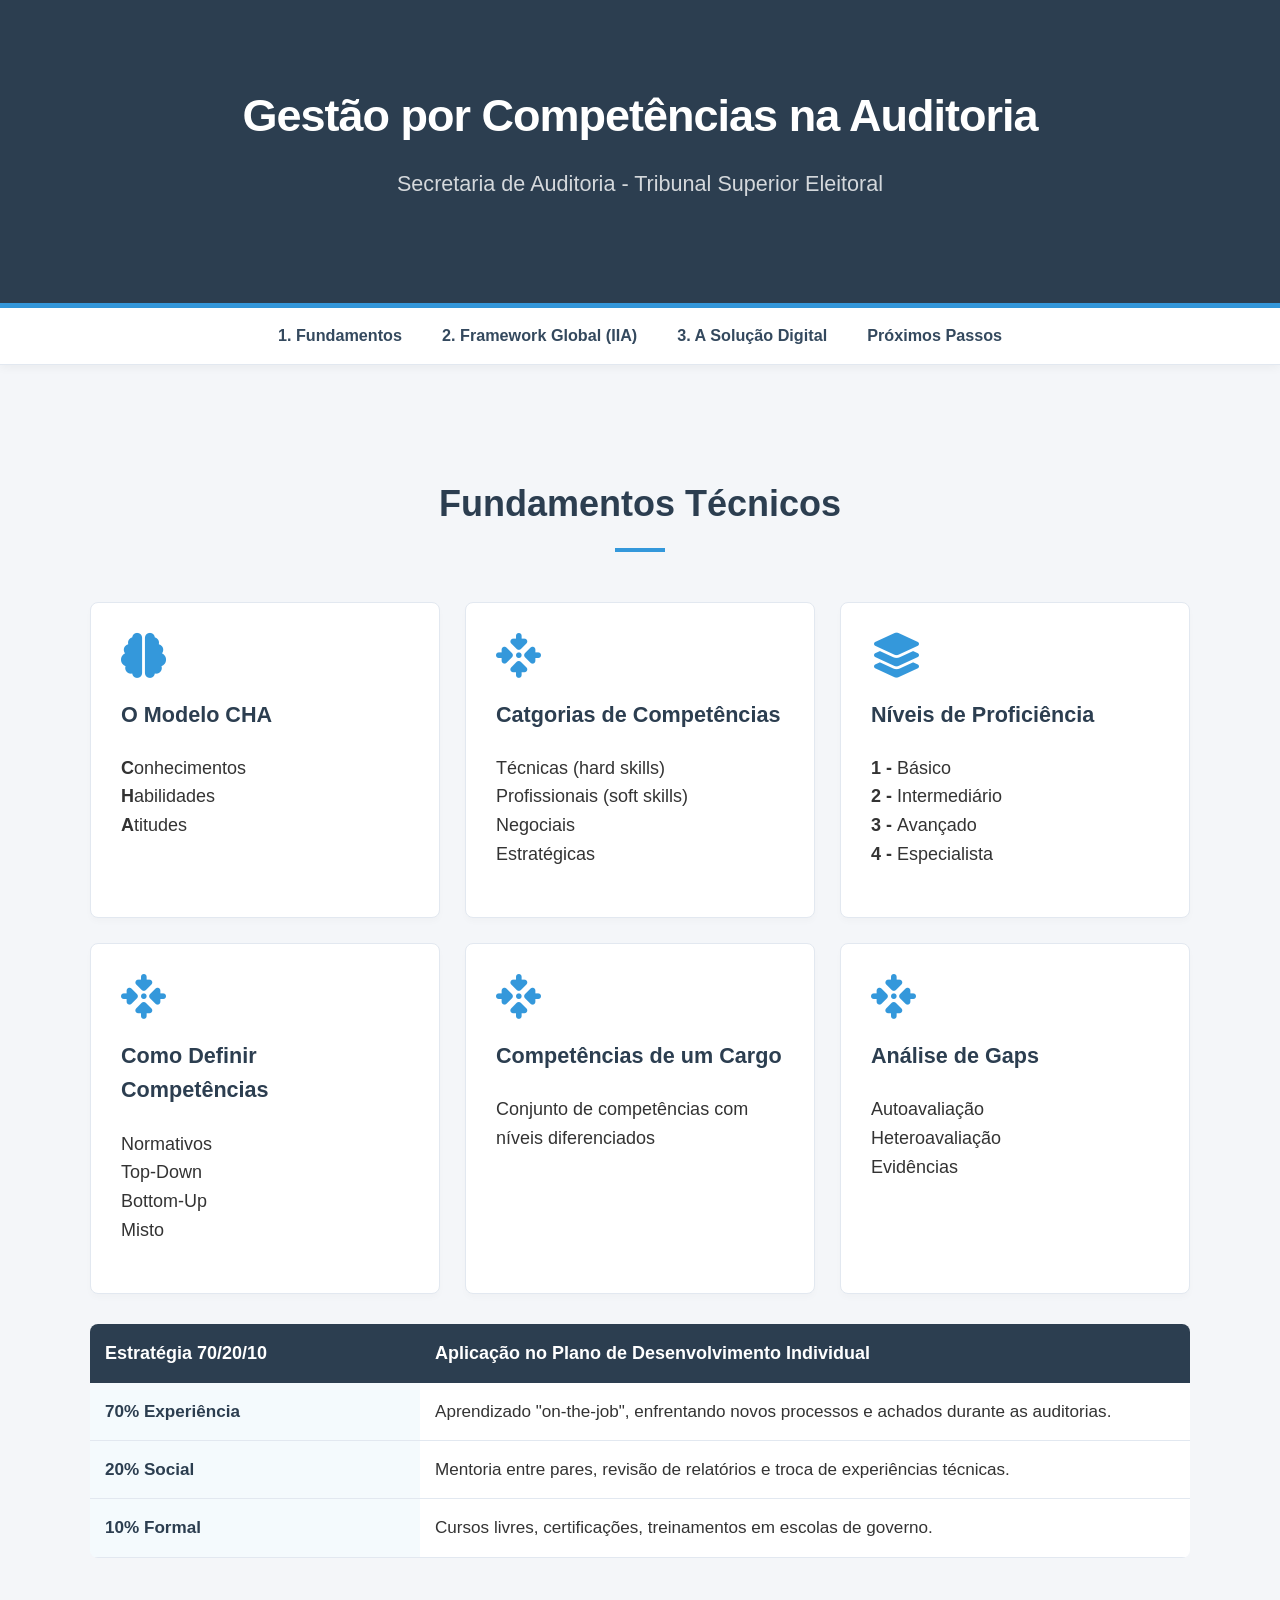
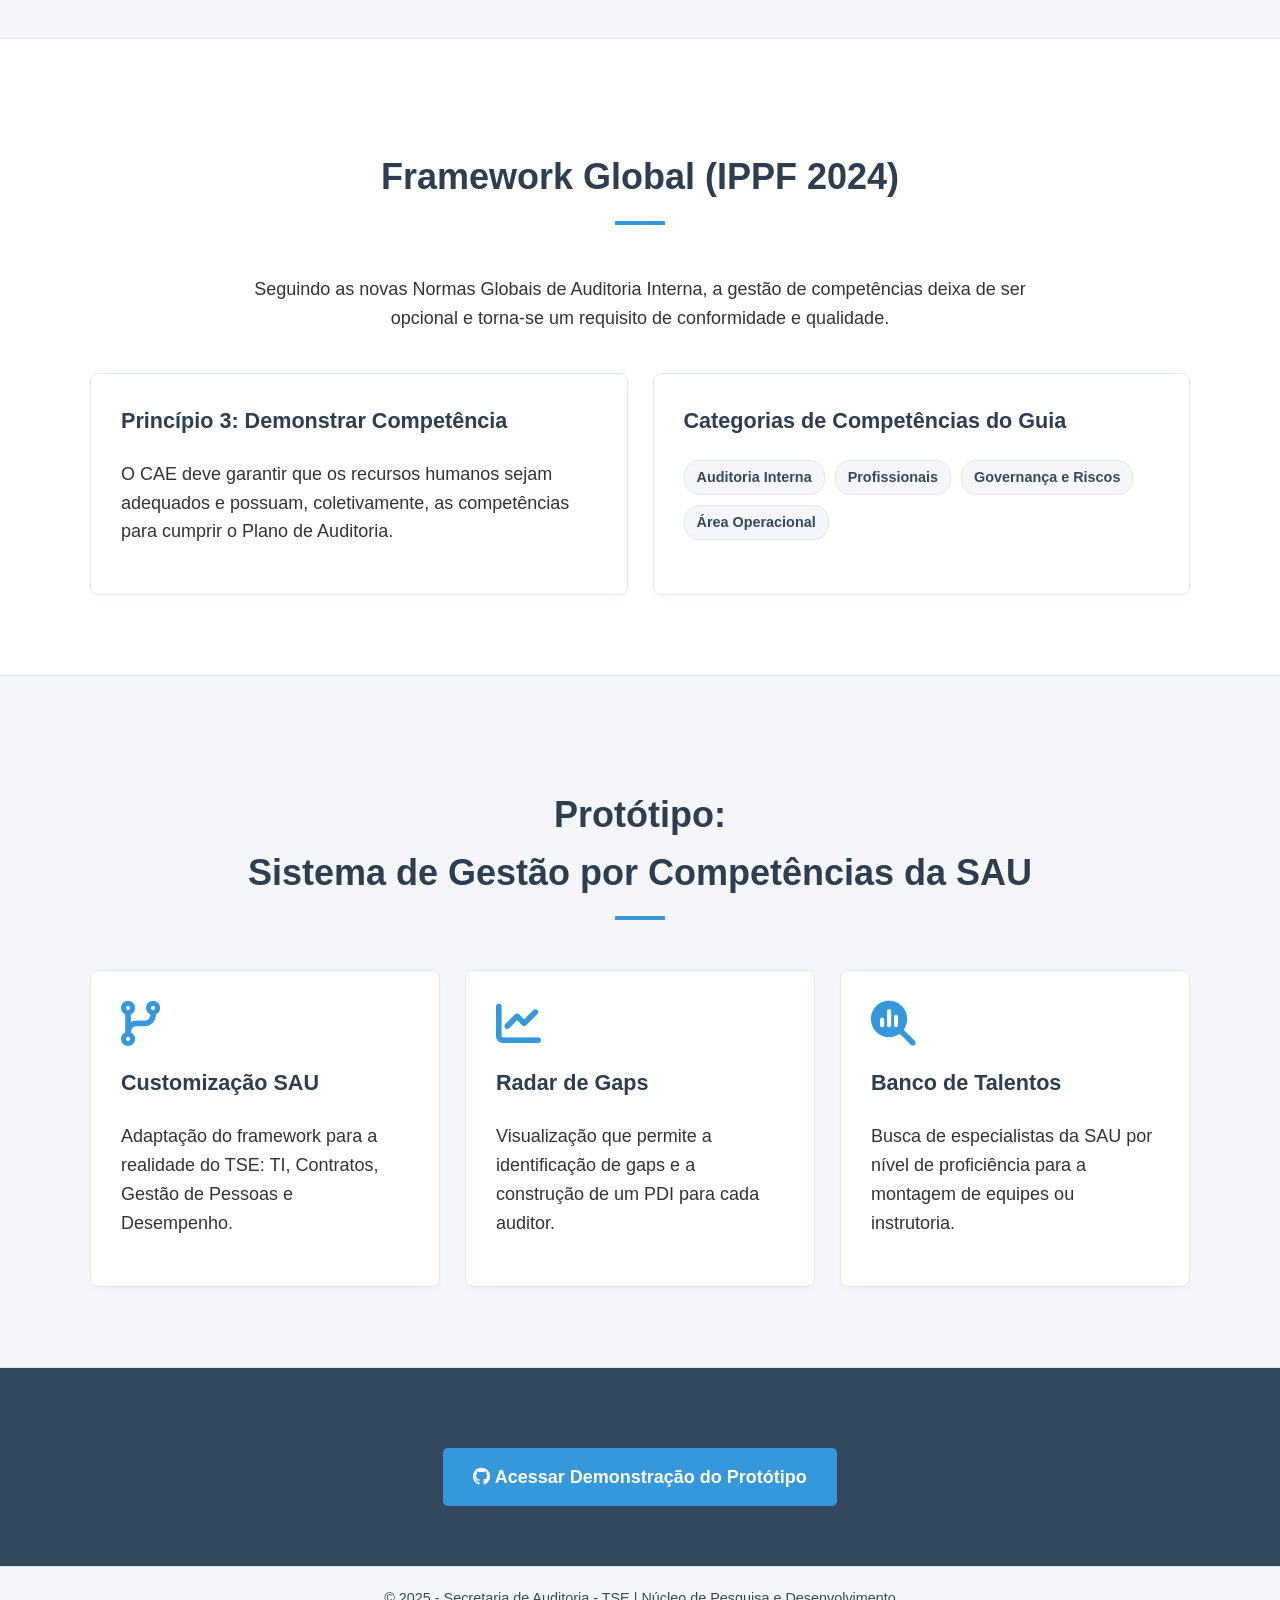
==== apresentacao.html @ cf6d1078 "Add files via upload" ====
<!DOCTYPE html>
<html lang="pt-BR">
<head>
    <meta charset="UTF-8">
    <meta name="viewport" content="width=device-width, initial-scale=1.0">
    <title>Apresentação: Gestão por Competências SAU/TSE</title>
    <style>
        /* --- PALETA DE CORES DO APP SGC --- */
        :root {
            --primary: #2c3e50;
            --secondary: #34495e;
            --accent: #3498db;
            --bg-light: #f4f6f9;
            --white: #ffffff;
            --border: #e2e8f0;
            --text: #333;
            --success: #27ae60;
            --danger: #e74c3c;
            --warning: #f39c12;
        }

        html { scroll-behavior: smooth; }
        body {
            font-family: 'Segoe UI', Tahoma, Geneva, Verdana, sans-serif;
            margin: 0;
            background-color: var(--bg-light);
            color: var(--text);
            line-height: 1.6;
            font-size: 18px;
        }

        .container {
            max-width: 1100px;
            margin: 0 auto;
            padding: 0 20px;
        }

        /* --- HEADER --- */
        header {
            background-color: var(--primary);
            color: var(--white);
            padding: 80px 20px;
            text-align: center;
            border-bottom: 5px solid var(--accent);
        }
        header h1 {
            margin: 0;
            font-size: 2.5em;
            letter-spacing: -1px;
        }
        header p {
            font-size: 1.2em;
            opacity: 0.8;
            margin-top: 15px;
            font-weight: 300;
        }

        /* --- NAVIGATION --- */
        nav {
            position: sticky;
            top: 0;
            background-color: var(--white);
            border-bottom: 1px solid var(--border);
            z-index: 1000;
            box-shadow: 0 2px 10px rgba(0,0,0,0.05);
        }
        nav ul {
            list-style: none;
            margin: 0;
            padding: 0;
            display: flex;
            justify-content: center;
            flex-wrap: wrap;
        }
        nav li a {
            display: block;
            padding: 15px 20px;
            text-decoration: none;
            color: var(--secondary);
            font-weight: 600;
            font-size: 0.9em;
            transition: 0.2s;
        }
        nav li a:hover {
            color: var(--accent);
            background-color: #f8f9fa;
        }

        /* --- SECTIONS --- */
        section { padding: 80px 0; border-bottom: 1px solid var(--border); }
        h2 {
            text-align: center;
            font-size: 2em;
            color: var(--primary);
            margin-bottom: 50px;
            position: relative;
        }
        h2::after {
            content: '';
            display: block;
            width: 50px;
            height: 4px;
            background: var(--accent);
            margin: 15px auto;
        }

        /* --- CARDS & GRID --- */
        .grid {
            display: grid;
            grid-template-columns: repeat(auto-fit, minmax(280px, 1fr));
            gap: 25px;
        }
        .card {
            background: var(--white);
            padding: 30px;
            border-radius: 8px;
            border: 1px solid var(--border);
            box-shadow: 0 4px 6px rgba(0,0,0,0.02);
            transition: transform 0.3s ease;
        }
        .card:hover { transform: translateY(-5px); box-shadow: 0 8px 15px rgba(0,0,0,0.05); }
        
        .icon-card i {
            font-size: 2.5em;
            color: var(--accent);
            margin-bottom: 20px;
            display: block;
        }
        .card h3 { color: var(--primary); margin-top: 0; font-size: 1.2em; }

        /* --- BLOCO 1 EXTRAS --- */
        .badge-grid { display: flex; gap: 10px; margin-top: 15px; flex-wrap: wrap; }
        .badge { background: var(--bg-light); padding: 5px 12px; border-radius: 15px; font-size: 0.8em; font-weight: bold; color: var(--secondary); border: 1px solid var(--border); }

        /* --- COMPARISON TABLE --- */
        .table-container { overflow-x: auto; margin-top: 30px; }
        table { width: 100%; border-collapse: collapse; background: var(--white); border-radius: 8px; overflow: hidden; }
        th { background: var(--primary); color: var(--white); padding: 15px; text-align: left; }
        td { padding: 15px; border-bottom: 1px solid var(--border); font-size: 0.95em; }
        .highlight { background-color: rgba(52, 152, 219, 0.05); font-weight: 600; color: var(--primary); }

        /* --- FLOW/PROCESSO --- */
        .flow { display: flex; justify-content: space-between; align-items: center; gap: 20px; margin-top: 40px; }
        .step { text-align: center; flex: 1; }
        .step-circle { width: 60px; height: 60px; background: var(--accent); color: white; border-radius: 50%; display: flex; align-items: center; justify-content: center; margin: 0 auto 15px; font-weight: bold; font-size: 1.2em; }
        
        /* --- FOOTER/CTA --- */
        .cta-section { background: var(--secondary); color: white; text-align: center; padding: 60px 20px; }
        .btn-github {
            display: inline-block;
            background: var(--accent);
            color: white;
            padding: 15px 30px;
            text-decoration: none;
            border-radius: 5px;
            font-weight: bold;
            margin-top: 20px;
            transition: 0.3s;
        }
        .btn-github:hover { background: #2980b9; transform: scale(1.05); }

        @media (max-width: 768px) {
            .flow { flex-direction: column; }
            header h1 { font-size: 1.8em; }
        }
    </style>
    <link rel="stylesheet" href="https://cdnjs.cloudflare.com/ajax/libs/font-awesome/6.4.0/css/all.min.css">
</head>
<body>

    <header>
        <div class="container">
            <h1>Gestão por Competências na Auditoria</h1>
            <p>Secretaria de Auditoria - Tribunal Superior Eleitoral</p>
        </div>
    </header>

    <nav>
        <ul>
            <li><a href="#fundamentos">1. Fundamentos</a></li>
            <li><a href="#ippf">2. Framework Global (IIA)</a></li>
            <li><a href="#solucao">3. A Solução Digital</a></li>
            <li><a href="#conclusao">Próximos Passos</a></li>
        </ul>
    </nav>

    <!-- BLOCO 1: FUNDAMENTOS -->
    <section id="fundamentos">
        <div class="container">
            <h2>Fundamentos Técnicos</h2>
            <div class="grid">
                <div class="card icon-card">
                    <i class="fa-solid fa-brain"></i>
                    <h3>O Modelo CHA</h3>
                    <p><strong>C</strong>onhecimentos<br><strong>H</strong>abilidades<br><strong>A</strong>titudes</p>
                </div>
                <div class="card icon-card">
                    <i class="fa-solid fa-arrows-to-dot"></i>
                    <h3>Catgorias de Competências</h3>
                    <p>Técnicas (hard skills)<br>Profissionais (soft skills)<br>Negociais<br>Estratégicas</p>
                </div>
                <div class="card icon-card">
                    <i class="fa-solid fa-layer-group"></i>
                    <h3>Níveis de Proficiência</h3>
                    <p><strong>1 - </strong>Básico<br><strong>2 - </strong>Intermediário<br><strong>3 - </strong>Avançado<br><strong>4 - </strong>Especialista</p>
                </div>
                <div class="card icon-card">
                    <i class="fa-solid fa-arrows-to-dot"></i>
                    <h3>Como Definir Competências</h3>
                    <p>Normativos<br>Top-Down<br>Bottom-Up<br>Misto</p>
                </div>
                <div class="card icon-card">
                    <i class="fa-solid fa-arrows-to-dot"></i>
                    <h3>Competências de um Cargo</h3>
                    <p>Conjunto de competências com níveis diferenciados</p>
                </div>
                <div class="card icon-card">
                    <i class="fa-solid fa-arrows-to-dot"></i>
                    <h3>Análise de Gaps</h3>
                    <p>Autoavaliação<br>Heteroavaliação<br>Evidências</p>
                </div>
            </div>

            <div class="table-container">
                <table>
                    <thead>
                        <tr>
                            <th width="30%">Estratégia 70/20/10</th>
                            <th>Aplicação no Plano de Desenvolvimento Individual</th>
                        </tr>
                    </thead>
                    <tbody>
                        <tr>
                            <td class="highlight">70% Experiência</td>
                            <td>Aprendizado "on-the-job", enfrentando novos processos e achados durante as auditorias.</td>
                        </tr>
                        <tr>
                            <td class="highlight">20% Social</td>
                            <td>Mentoria entre pares, revisão de relatórios e troca de experiências técnicas.</td>
                        </tr>
                        <tr>
                            <td class="highlight">10% Formal</td>
                            <td>Cursos livres, certificações, treinamentos em escolas de governo.</td>
                        </tr>
                    </tbody>
                </table>
            </div>
        </div>
    </section>

    <!-- BLOCO 2: IPPF -->
    <section id="ippf" style="background-color: #fff;">
        <div class="container">
            <h2>Framework Global (IPPF 2024)</h2>
            <p style="text-align:center; max-width: 800px; margin: 0 auto 40px;">Seguindo as novas Normas Globais de Auditoria Interna, a gestão de competências deixa de ser opcional e torna-se um requisito de conformidade e qualidade.</p>
            
            <div class="grid">
                <div class="card">
                    <h3>Princípio 3: Demonstrar Competência</h3>
                    <p>O CAE deve garantir que os recursos humanos sejam adequados e possuam, coletivamente, as competências para cumprir o Plano de Auditoria.</p>
                </div>
                <div class="card">
                    <h3>Categorias de Competências do Guia</h3>
                    <div class="badge-grid">
                        <span class="badge">Auditoria Interna</span>
                        <span class="badge">Profissionais</span>
                        <span class="badge">Governança e Riscos</span>
                        <span class="badge">Área Operacional</span>
                    </div>
                </div>
            </div>
        </div>
    </section>

    <!-- BLOCO 3: SOLUÇÃO -->
    <section id="solucao">
        <div class="container">
            <h2>Protótipo:<br>Sistema de Gestão por Competências da SAU</h2>
            <div class="grid">
                <div class="card icon-card">
                    <i class="fa-solid fa-code-branch"></i>
                    <h3>Customização SAU</h3>
                    <p>Adaptação do framework para a realidade do TSE: TI, Contratos, Gestão de Pessoas e Desempenho.</p>
                </div>
                <div class="card icon-card">
                    <i class="fa-solid fa-chart-line"></i>
                    <h3>Radar de Gaps</h3>
                    <p>Visualização que permite a identificação de gaps e a construção de um PDI para cada auditor.</p>
                </div>
                <div class="card icon-card">
                    <i class="fa-solid fa-magnifying-glass-chart"></i>
                    <h3>Banco de Talentos</h3>
                    <p>Busca de especialistas da SAU por nível de proficiência para a montagem de equipes ou instrutoria.</p>
                </div>
            </div>
        </div>
    </section>

    <!-- CONCLUSÃO -->
    <section id="conclusao" class="cta-section">
        <div class="container">
            <a href="#" class="btn-github">
                <i class="fa-brands fa-github"></i> Acessar Demonstração do Protótipo
            </a>
        </div>
    </section>

    <footer style="text-align: center; padding: 20px; color: var(--secondary); font-size: 0.8em;">
        &copy; 2025 - Secretaria de Auditoria - TSE | Núcleo de Pesquisa e Desenvolvimento
    </footer>

</body>
</html>
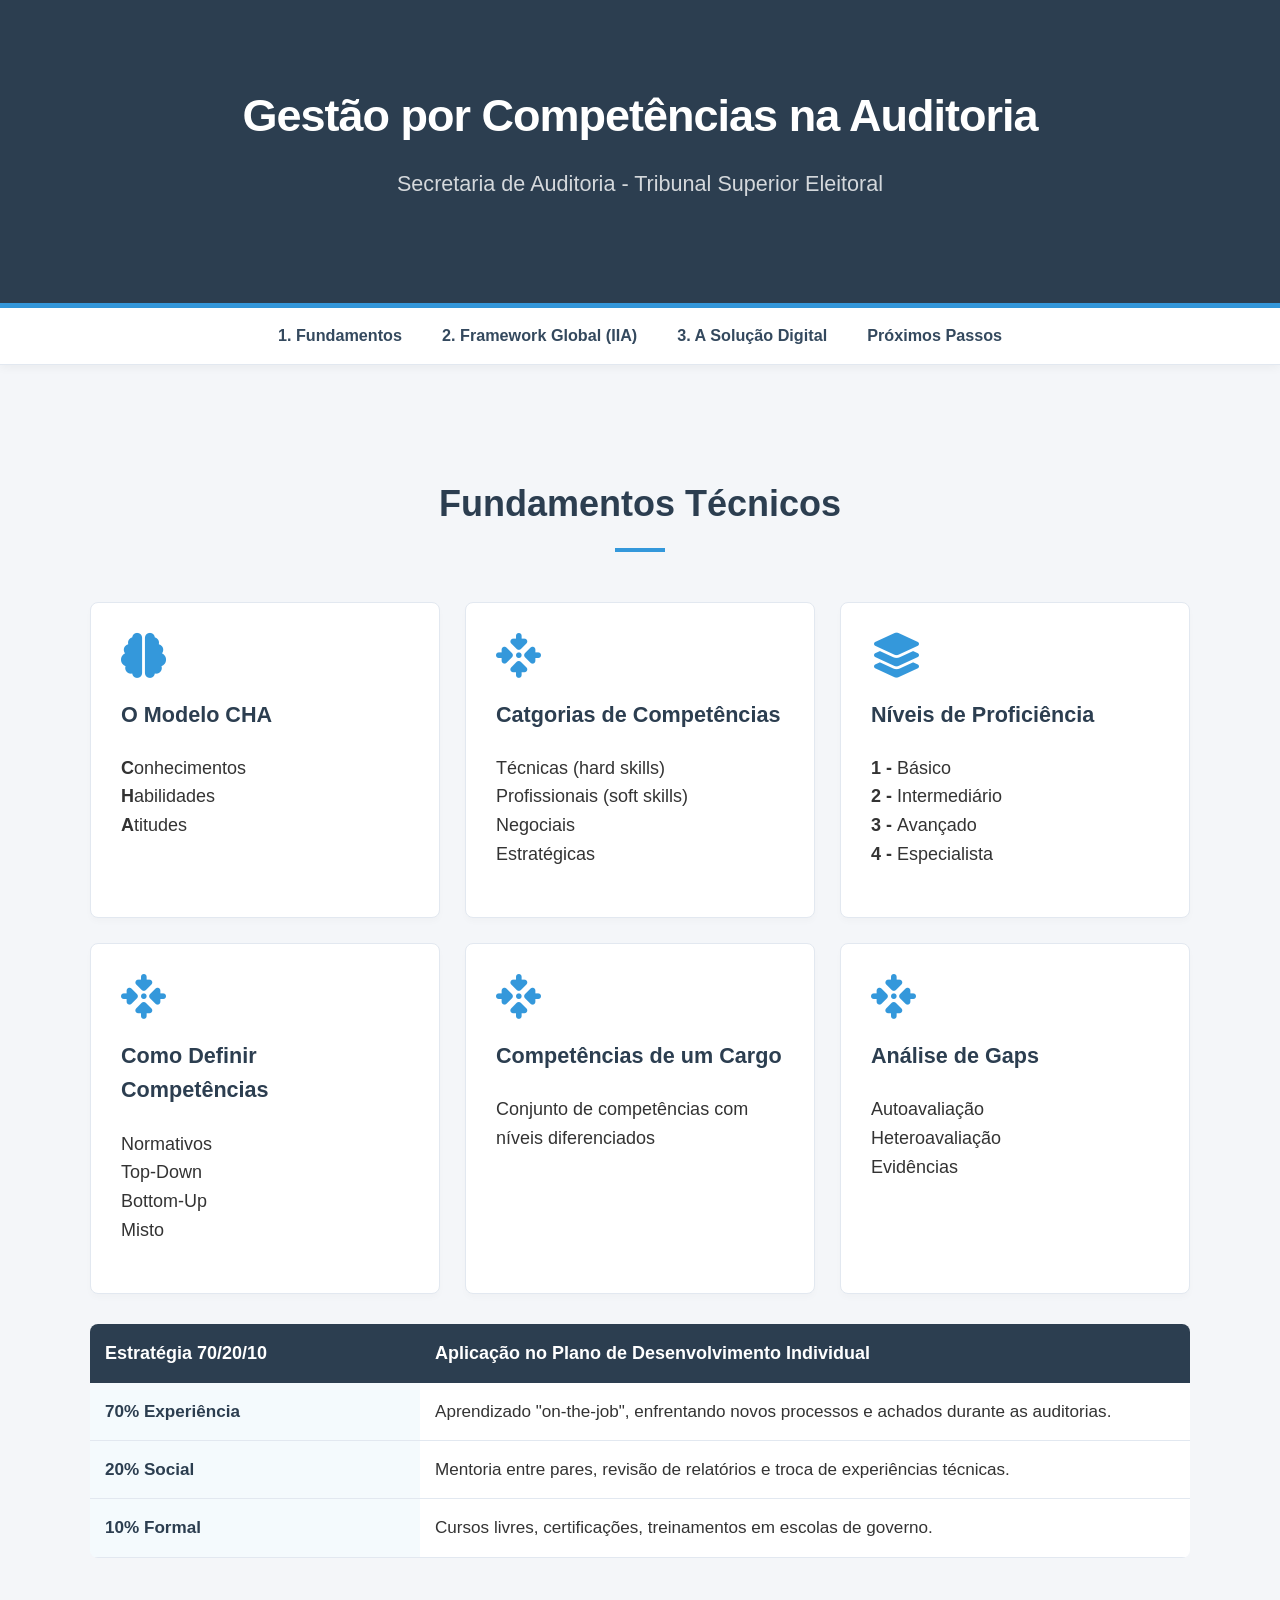
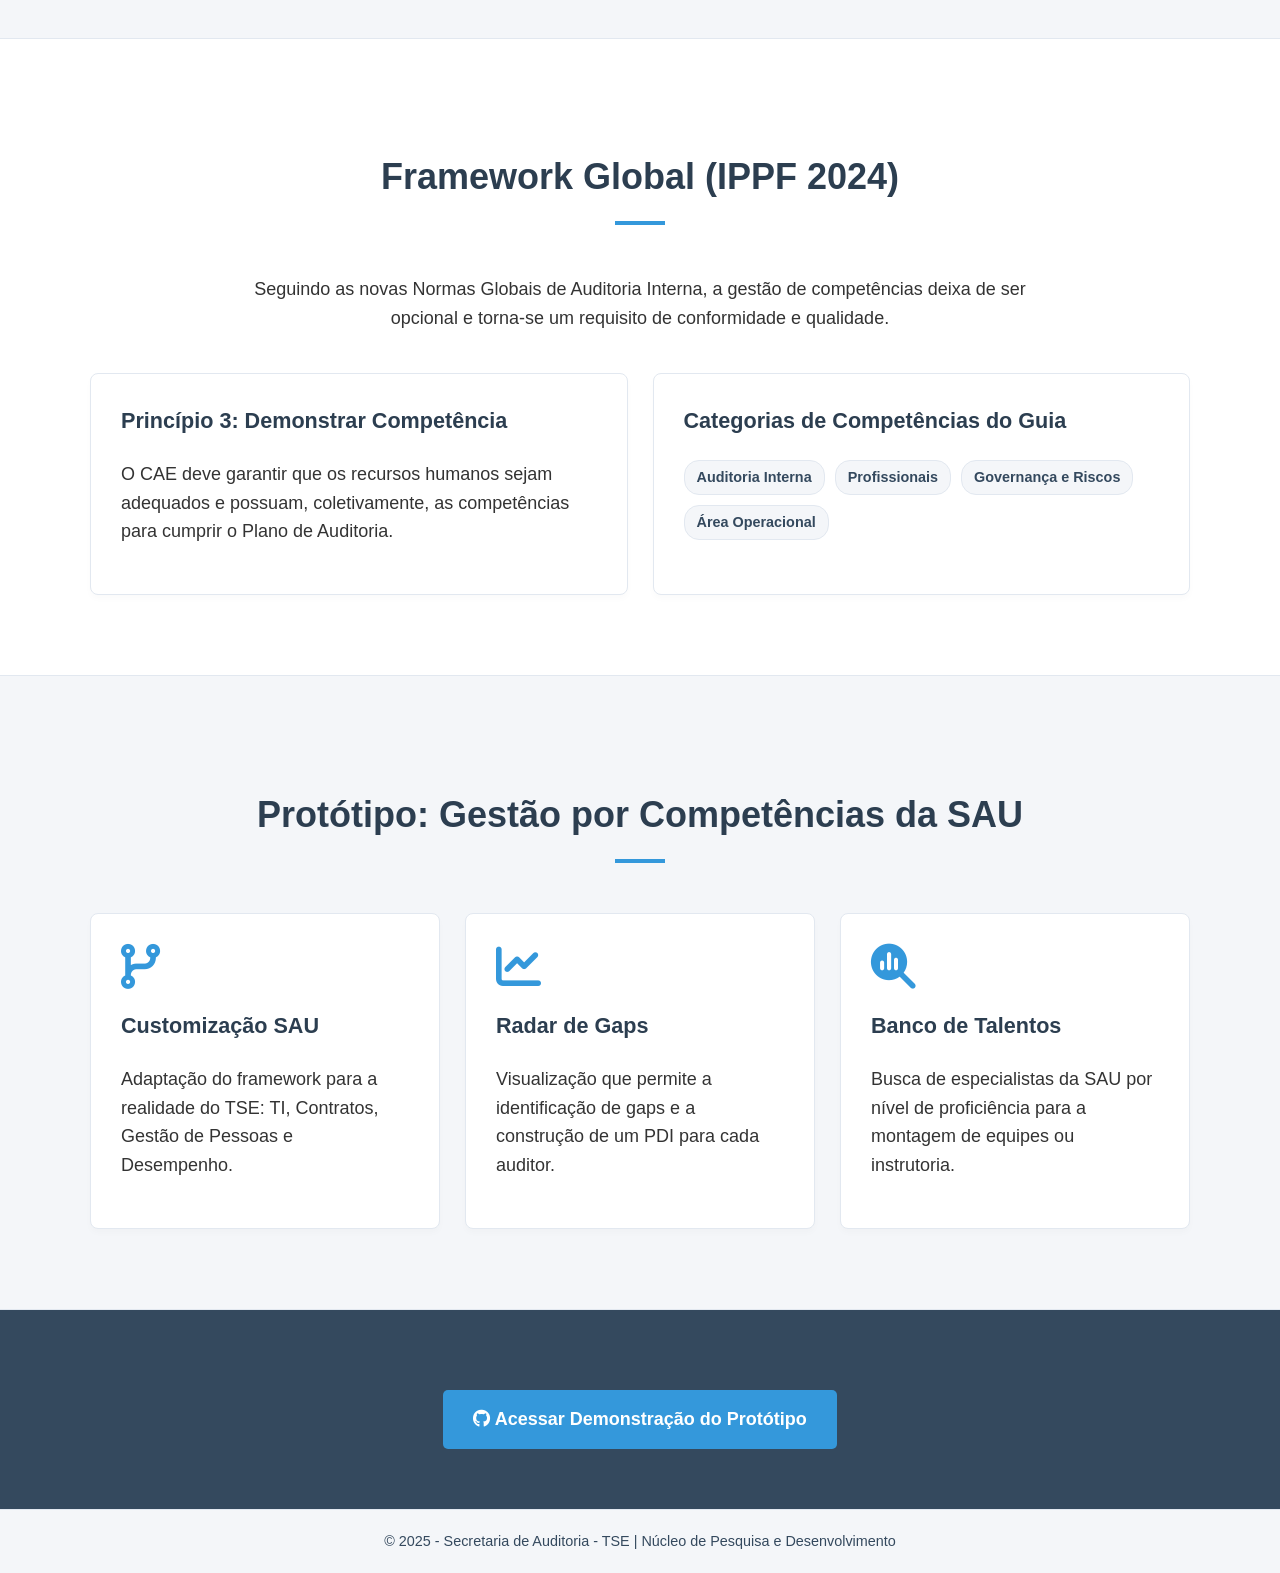
==== commit 27fd885f: "Add files via upload" ====
--- a/apresentacao.html
+++ b/apresentacao.html
@@ -275,7 +275,7 @@
     <!-- BLOCO 3: SOLUÇÃO -->
     <section id="solucao">
         <div class="container">
-            <h2>Protótipo:<br>Sistema de Gestão por Competências da SAU</h2>
+            <h2>Protótipo: Gestão por Competências da SAU</h2>
             <div class="grid">
                 <div class="card icon-card">
                     <i class="fa-solid fa-code-branch"></i>
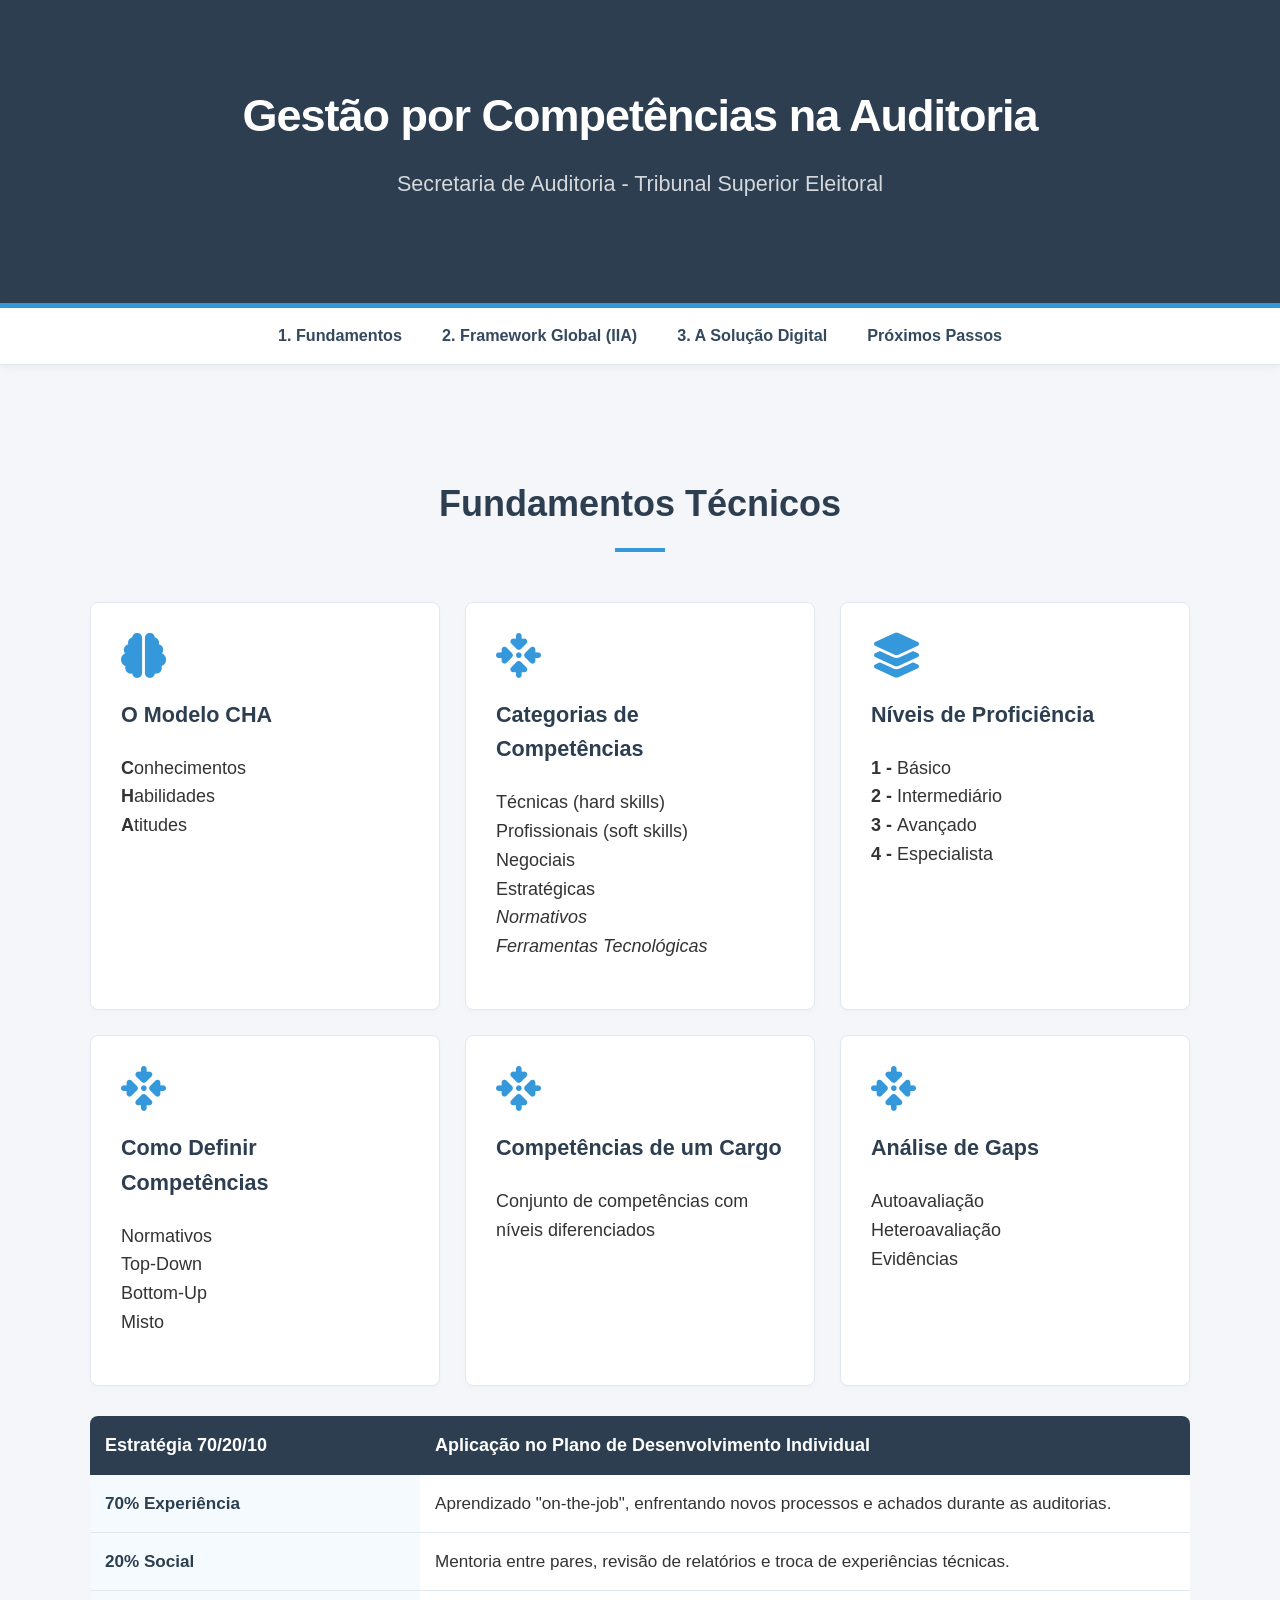
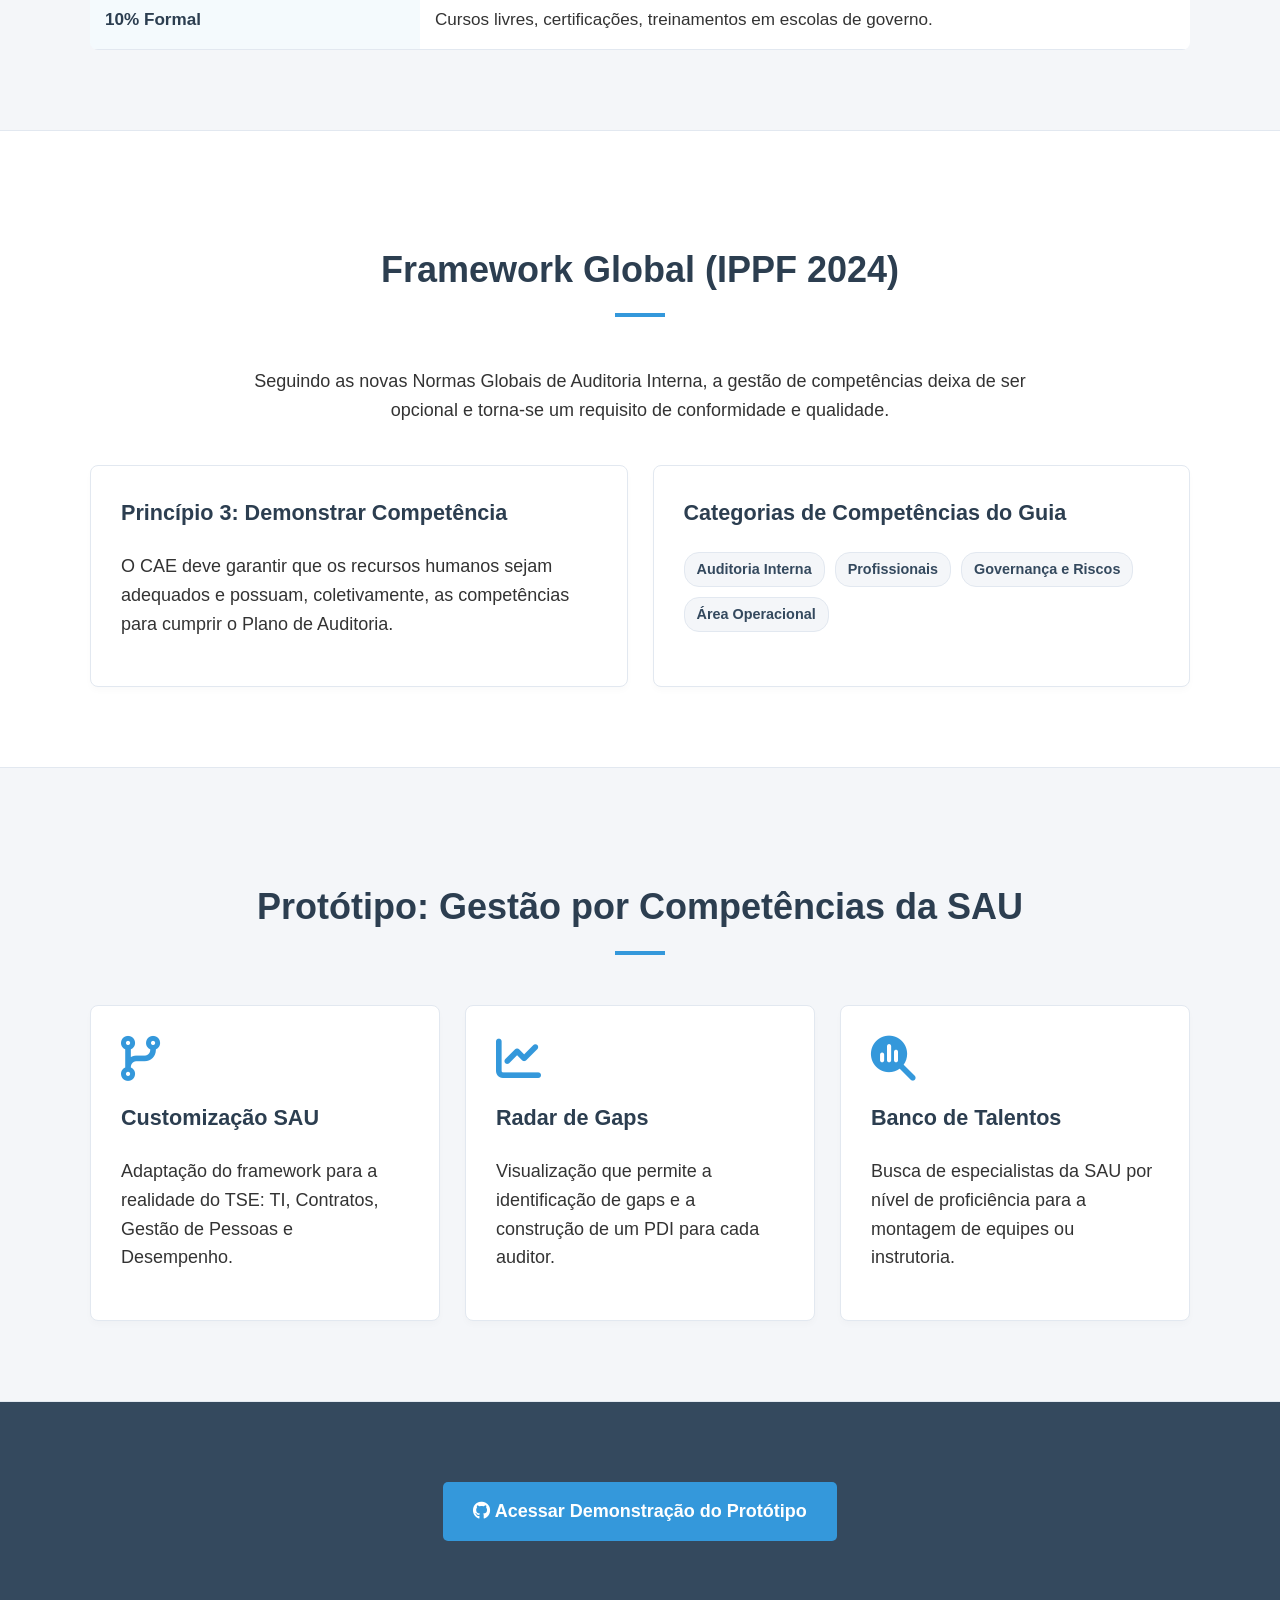
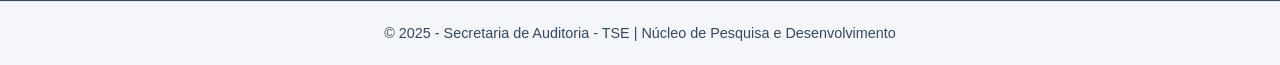
==== commit 2a02b9e8: "Add files via upload" ====
--- a/apresentacao.html
+++ b/apresentacao.html
@@ -196,8 +196,8 @@
                 </div>
                 <div class="card icon-card">
                     <i class="fa-solid fa-arrows-to-dot"></i>
-                    <h3>Catgorias de Competências</h3>
-                    <p>Técnicas (hard skills)<br>Profissionais (soft skills)<br>Negociais<br>Estratégicas</p>
+                    <h3>Categorias de Competências</h3>
+                    <p>Técnicas (hard skills)<br>Profissionais (soft skills)<br>Negociais<br>Estratégicas<br><em>Normativos</em><br><em>Ferramentas Tecnológicas</em></p>
                 </div>
                 <div class="card icon-card">
                     <i class="fa-solid fa-layer-group"></i>
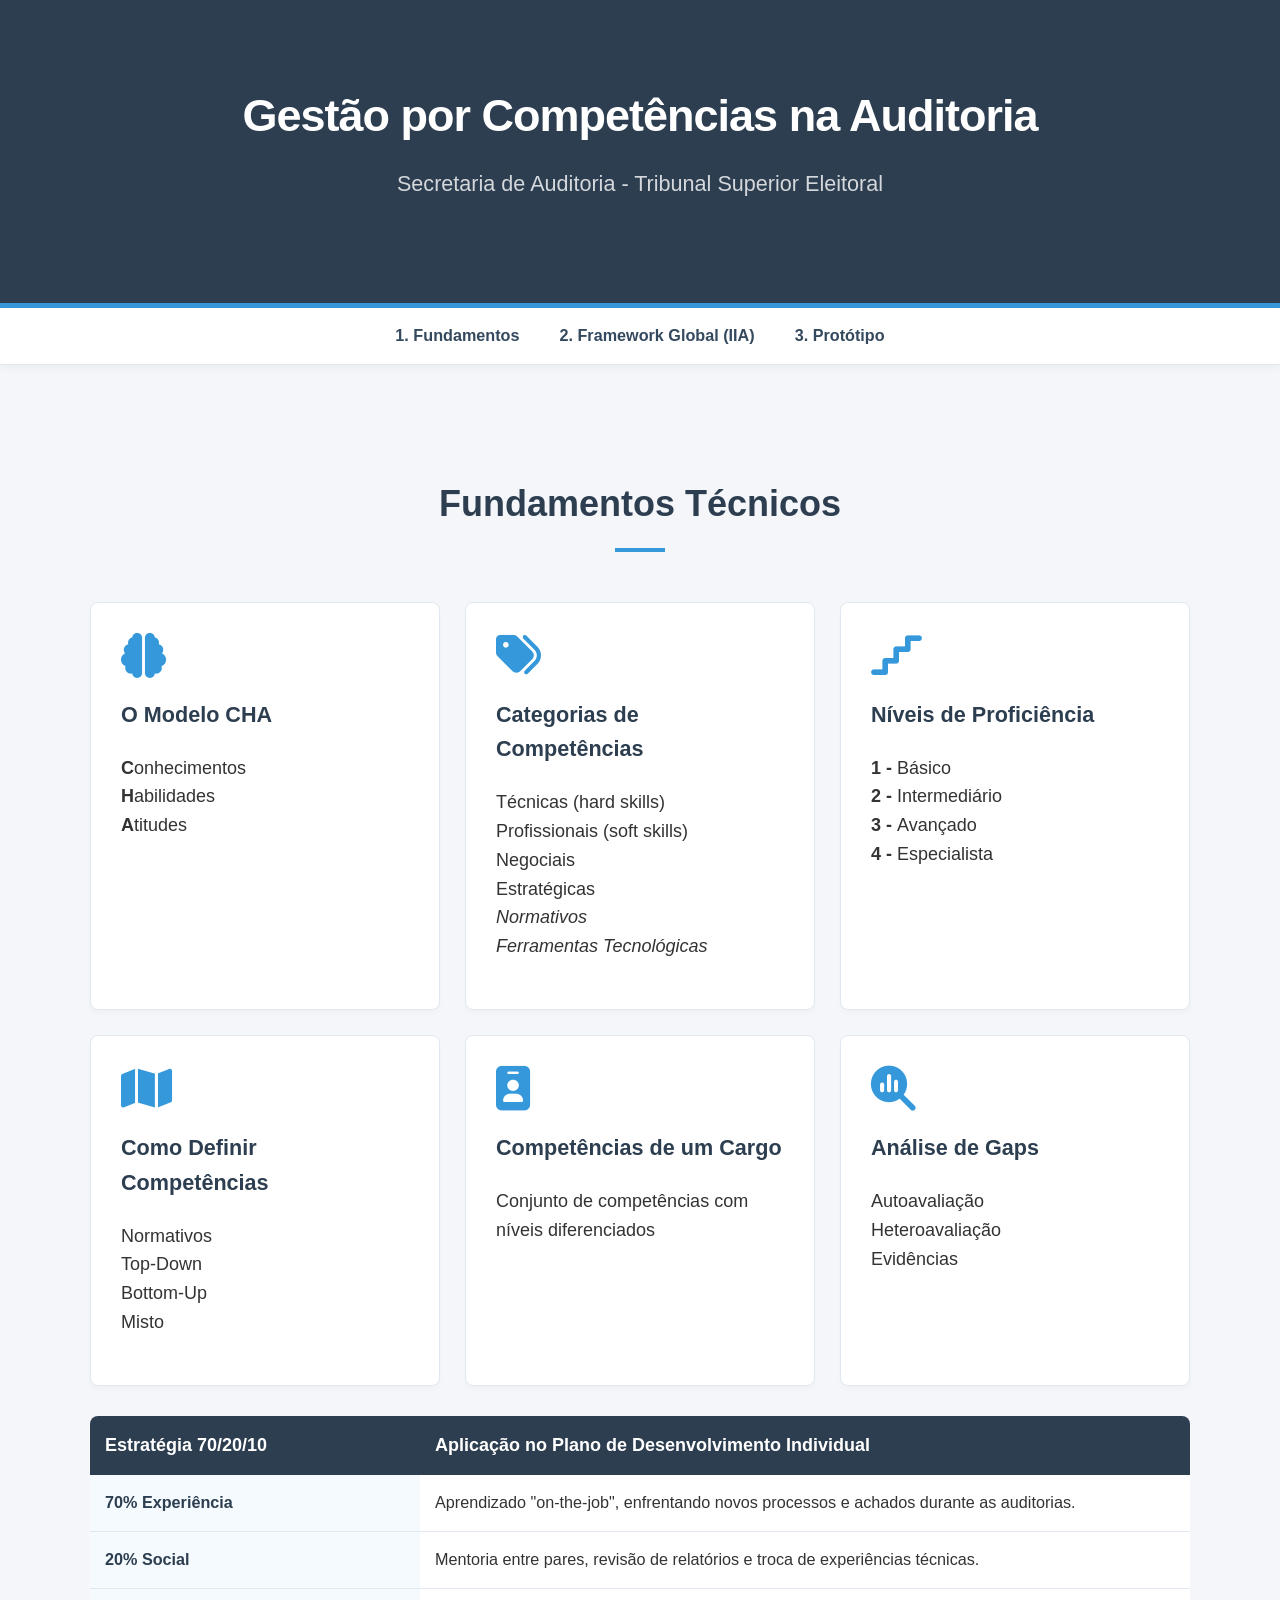
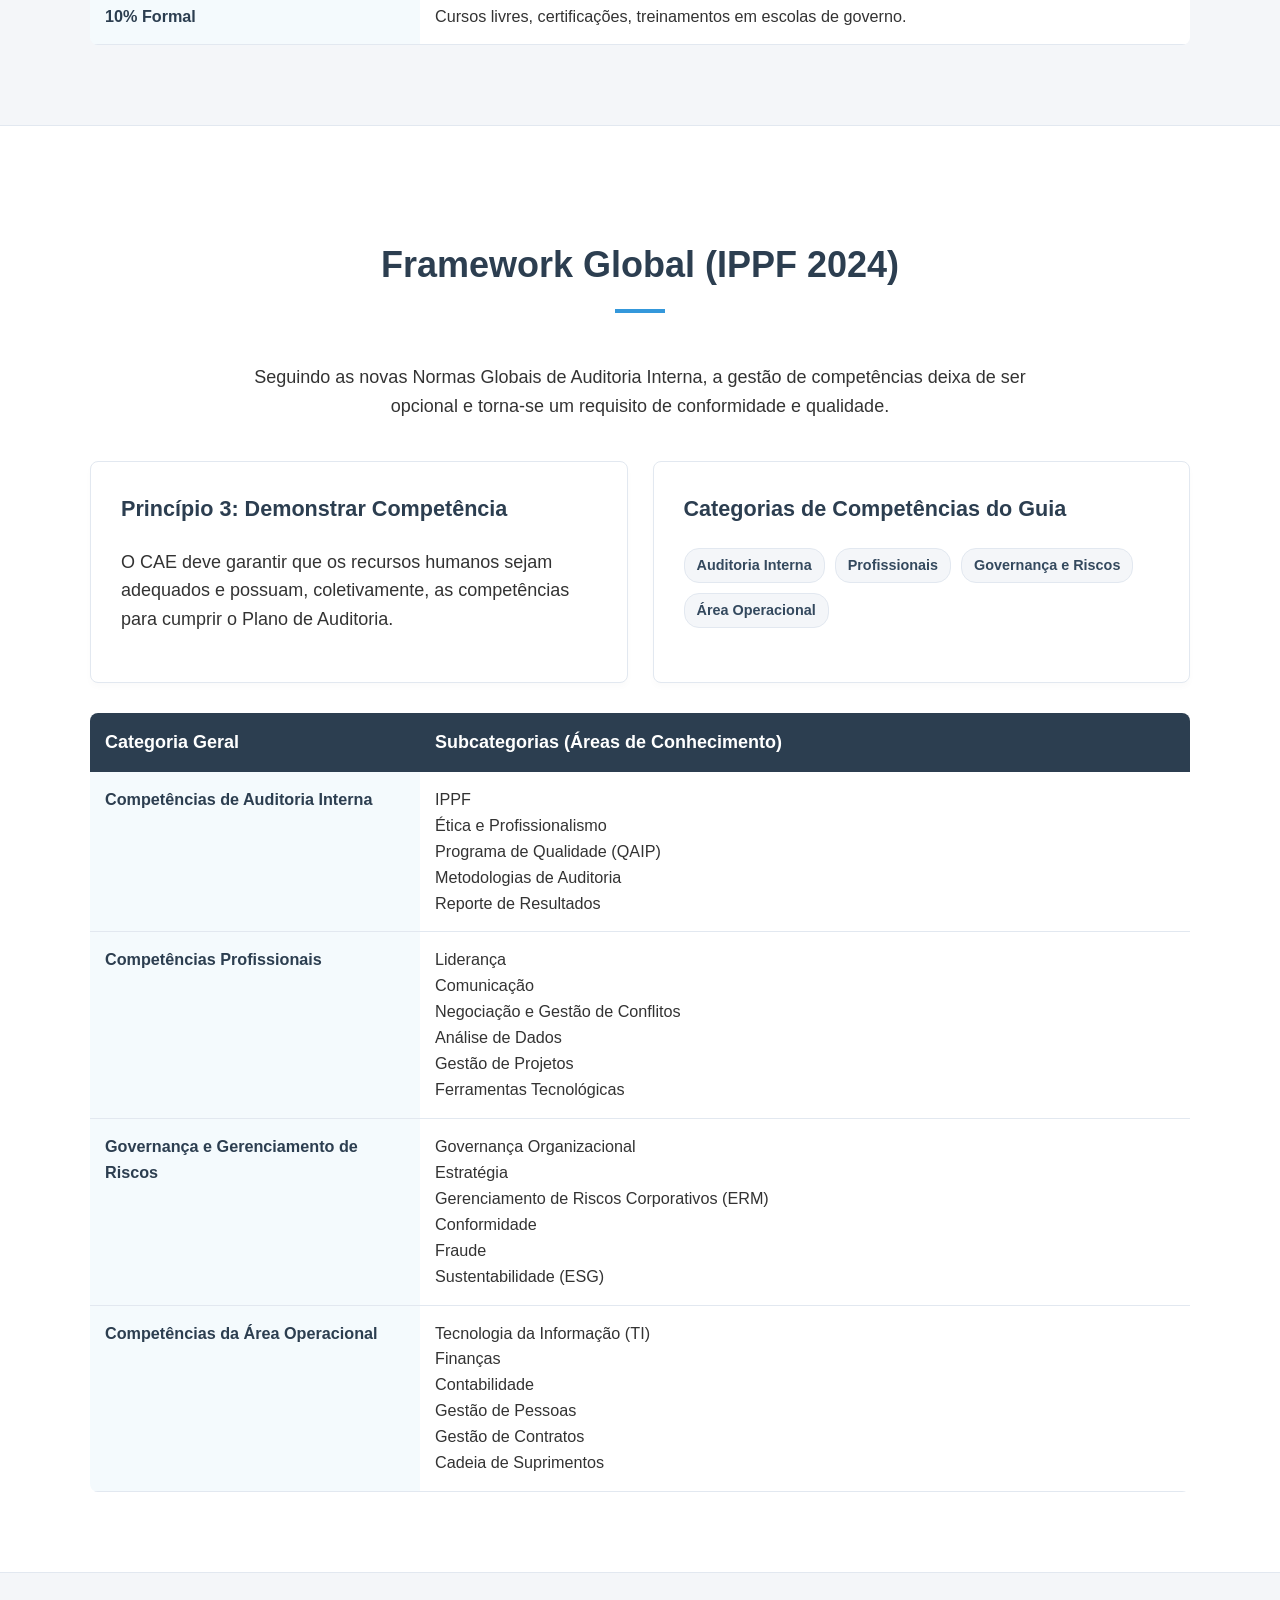
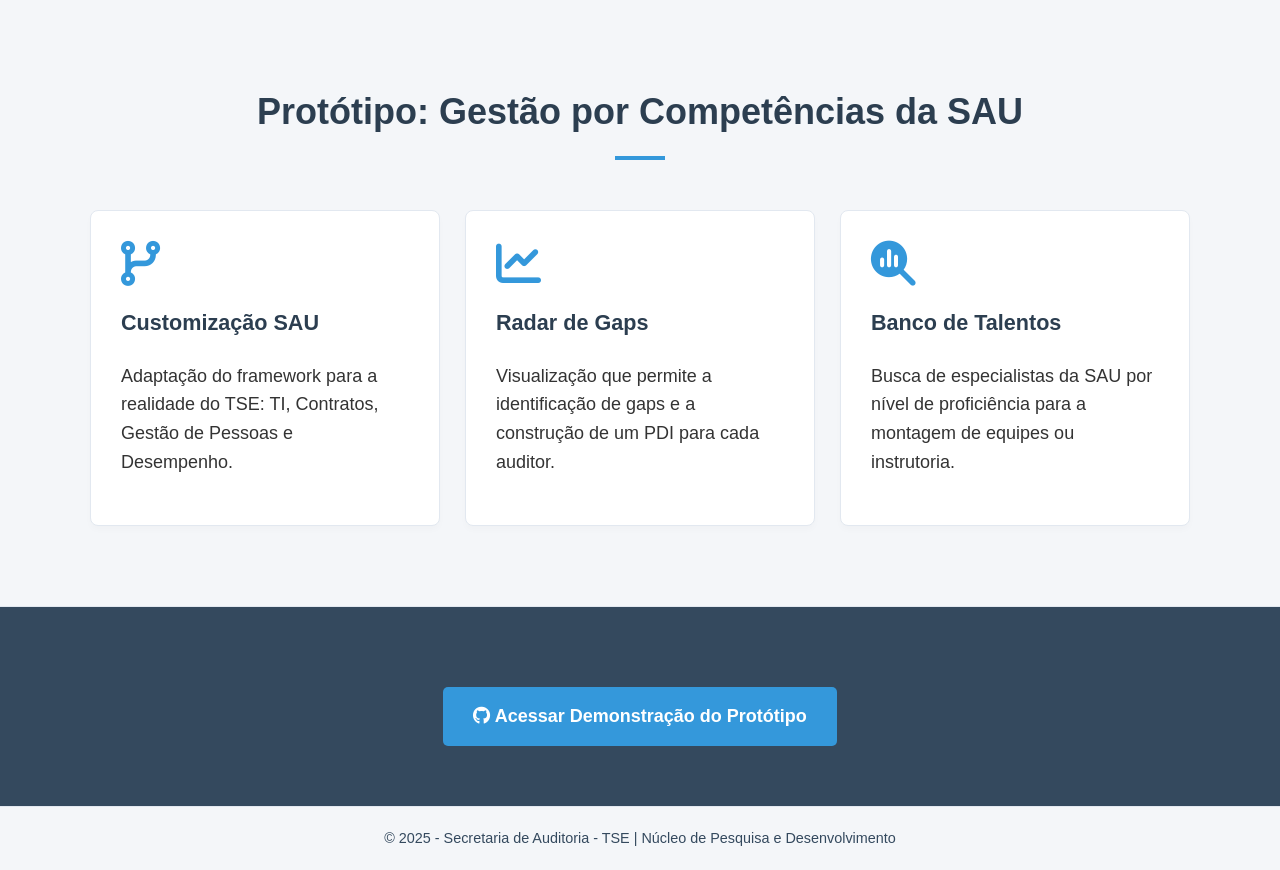
==== commit abf3d7ba: "Add files via upload" ====
--- a/apresentacao.html
+++ b/apresentacao.html
@@ -136,7 +136,7 @@
         .table-container { overflow-x: auto; margin-top: 30px; }
         table { width: 100%; border-collapse: collapse; background: var(--white); border-radius: 8px; overflow: hidden; }
         th { background: var(--primary); color: var(--white); padding: 15px; text-align: left; }
-        td { padding: 15px; border-bottom: 1px solid var(--border); font-size: 0.95em; }
+        td { padding: 15px; border-bottom: 1px solid var(--border); font-size: 0.9em; vertical-align: top; }
         .highlight { background-color: rgba(52, 152, 219, 0.05); font-weight: 600; color: var(--primary); }
 
         /* --- FLOW/PROCESSO --- */
@@ -179,8 +179,7 @@
         <ul>
             <li><a href="#fundamentos">1. Fundamentos</a></li>
             <li><a href="#ippf">2. Framework Global (IIA)</a></li>
-            <li><a href="#solucao">3. A Solução Digital</a></li>
-            <li><a href="#conclusao">Próximos Passos</a></li>
+            <li><a href="#solucao">3. Protótipo</a></li>
         </ul>
     </nav>
 
@@ -195,27 +194,27 @@
                     <p><strong>C</strong>onhecimentos<br><strong>H</strong>abilidades<br><strong>A</strong>titudes</p>
                 </div>
                 <div class="card icon-card">
-                    <i class="fa-solid fa-arrows-to-dot"></i>
+                    <i class="fa-solid fa-tags"></i>
                     <h3>Categorias de Competências</h3>
                     <p>Técnicas (hard skills)<br>Profissionais (soft skills)<br>Negociais<br>Estratégicas<br><em>Normativos</em><br><em>Ferramentas Tecnológicas</em></p>
                 </div>
                 <div class="card icon-card">
-                    <i class="fa-solid fa-layer-group"></i>
+                    <i class="fa-solid fa-stairs"></i>
                     <h3>Níveis de Proficiência</h3>
                     <p><strong>1 - </strong>Básico<br><strong>2 - </strong>Intermediário<br><strong>3 - </strong>Avançado<br><strong>4 - </strong>Especialista</p>
                 </div>
                 <div class="card icon-card">
-                    <i class="fa-solid fa-arrows-to-dot"></i>
+                    <i class="fa-solid fa-map"></i>
                     <h3>Como Definir Competências</h3>
                     <p>Normativos<br>Top-Down<br>Bottom-Up<br>Misto</p>
                 </div>
                 <div class="card icon-card">
-                    <i class="fa-solid fa-arrows-to-dot"></i>
+                    <i class="fa-solid fa-id-badge"></i>
                     <h3>Competências de um Cargo</h3>
                     <p>Conjunto de competências com níveis diferenciados</p>
                 </div>
                 <div class="card icon-card">
-                    <i class="fa-solid fa-arrows-to-dot"></i>
+                    <i class="fa-solid fa-magnifying-glass-chart"></i>
                     <h3>Análise de Gaps</h3>
                     <p>Autoavaliação<br>Heteroavaliação<br>Evidências</p>
                 </div>
@@ -269,6 +268,36 @@
                     </div>
                 </div>
             </div>
+
+            <!-- TABELA DETALHADA DO FRAMEWORK IPPF -->
+            <div class="table-container">
+                <table>
+                    <thead>
+                        <tr>
+                            <th width="30%">Categoria Geral</th>
+                            <th>Subcategorias (Áreas de Conhecimento)</th>
+                        </tr>
+                    </thead>
+                    <tbody>
+                        <tr>
+                            <td class="highlight">Competências de Auditoria Interna</td>
+                            <td>IPPF<br>Ética e Profissionalismo<br>Programa de Qualidade (QAIP)<br>Metodologias de Auditoria<br>Reporte de Resultados</td>
+                        </tr>
+                        <tr>
+                            <td class="highlight">Competências Profissionais</td>
+                            <td>Liderança<br>Comunicação<br>Negociação e Gestão de Conflitos<br>Análise de Dados<br>Gestão de Projetos<br>Ferramentas Tecnológicas</td>
+                        </tr>
+                        <tr>
+                            <td class="highlight">Governança e Gerenciamento de Riscos</td>
+                            <td>Governança Organizacional<br>Estratégia<br>Gerenciamento de Riscos Corporativos (ERM)<br>Conformidade<br>Fraude<br>Sustentabilidade (ESG)</td>
+                        </tr>
+                        <tr>
+                            <td class="highlight">Competências da Área Operacional</td>
+                            <td>Tecnologia da Informação (TI)<br>Finanças<br>Contabilidade<br>Gestão de Pessoas<br>Gestão de Contratos<br>Cadeia de Suprimentos</td>
+                        </tr>
+                    </tbody>
+                </table>
+            </div>
         </div>
     </section>
 
@@ -299,7 +328,7 @@
     <!-- CONCLUSÃO -->
     <section id="conclusao" class="cta-section">
         <div class="container">
-            <a href="#" class="btn-github">
+            <a href="https://npdtse.github.io/competencias" target="_blank" class="btn-github">
                 <i class="fa-brands fa-github"></i> Acessar Demonstração do Protótipo
             </a>
         </div>
